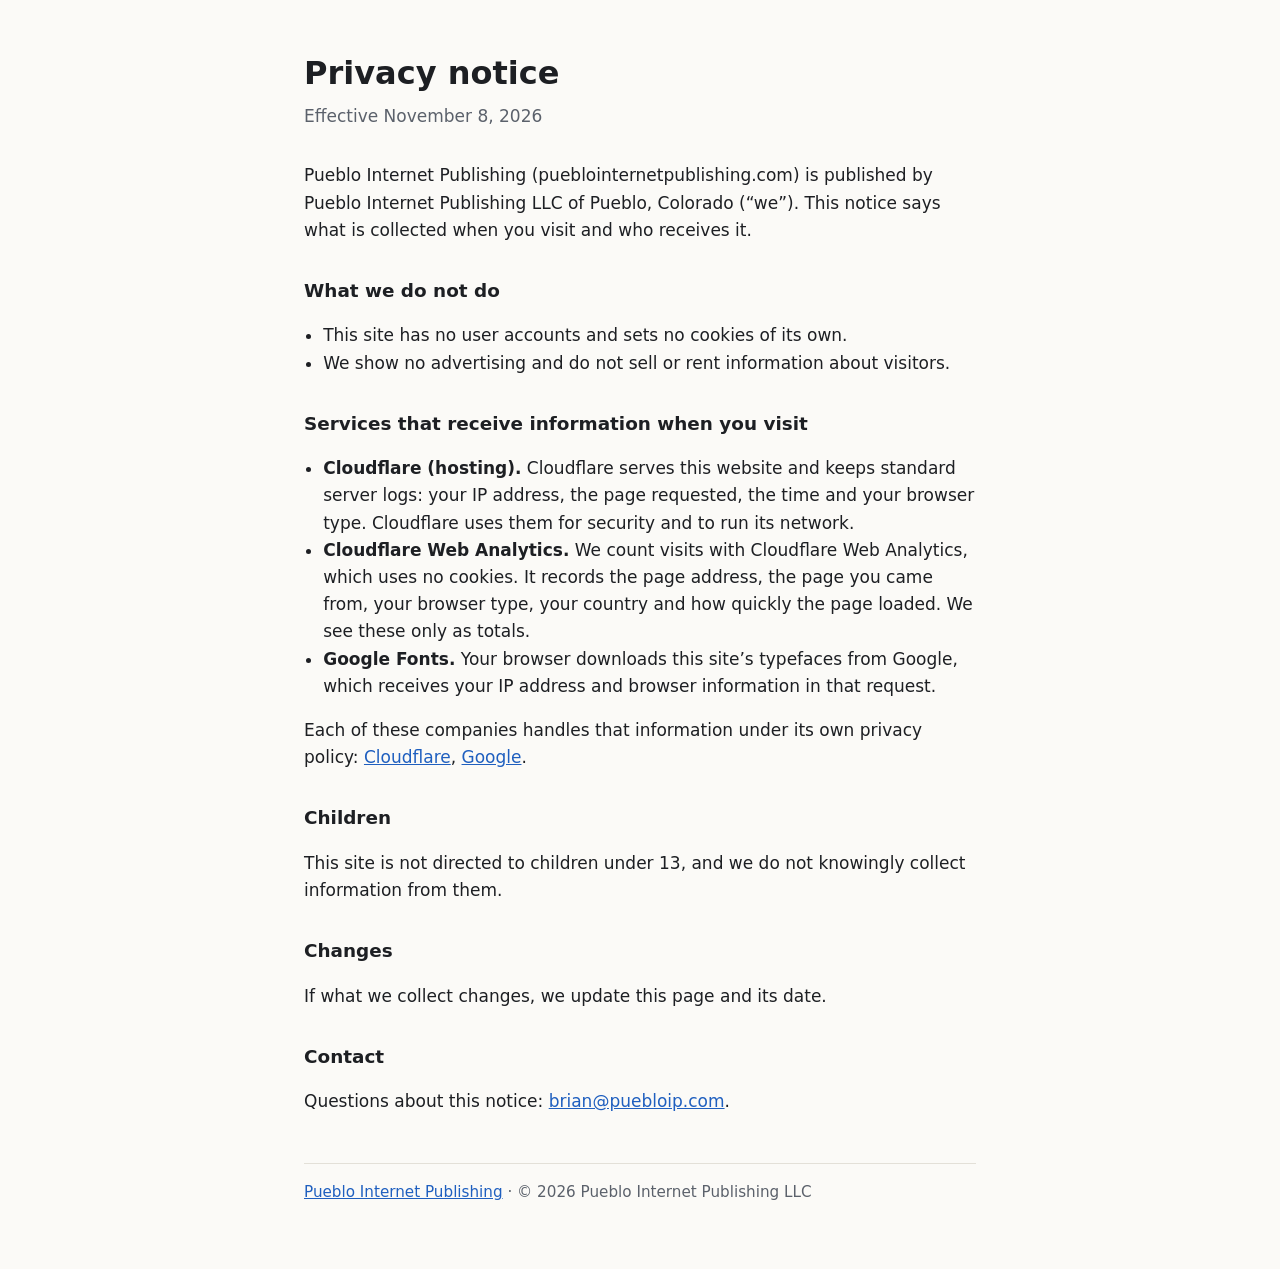
==== privacy.html @ cf6d58ef "Privacy notice + footer link (Cloudflare hosting and Web Analytics, Google Fonts) Co-Authored-By: Cl" ====
<!doctype html>
<html lang="en">
<head>
<meta charset="utf-8">
<meta name="viewport" content="width=device-width, initial-scale=1">
<title>Privacy · Pueblo Internet Publishing</title>
<meta name="description" content="What Pueblo Internet Publishing collects when you visit, and who receives it.">
<link rel="canonical" href="https://pueblointernetpublishing.com/privacy.html">
<style>:root{--bg:#fbfaf7;--ink:#1d1f23;--soft:#5b616b;--line:#e3e0d8;--link:#1f5fbf}
@media (prefers-color-scheme:dark){:root{--bg:#15171b;--ink:#ecebe7;--soft:#a6abb3;--line:#2c3038;--link:#8ab4f8}}
*{box-sizing:border-box}body{margin:0;background:var(--bg);color:var(--ink);font:17px/1.6 system-ui,-apple-system,"Segoe UI",Roboto,sans-serif}
main{max-width:44rem;margin:0 auto;padding:3rem 1rem 4rem}h1{font-size:2rem;margin:0 0 .25rem}h2{font-size:1.15rem;margin:2rem 0 .4rem}
.date{color:var(--soft);margin:0 0 2rem}a{color:var(--link)}ul{padding-left:1.2rem}footer{border-top:1px solid var(--line);margin-top:3rem;padding-top:1rem;color:var(--soft);font-size:.95rem}</style>
</head>
<body>
<main>
<h1>Privacy notice</h1>
<p class="date">Effective November 8, 2026</p>
<p>Pueblo Internet Publishing (pueblointernetpublishing.com) is published by Pueblo Internet Publishing LLC of Pueblo, Colorado (&ldquo;we&rdquo;). This notice says what is collected when you visit and who receives it.</p>
<h2>What we do not do</h2>
<ul><li>This site has no user accounts and sets no cookies of its own.</li><li>We show no advertising and do not sell or rent information about visitors.</li></ul>

<h2>Services that receive information when you visit</h2>
<ul>
<li><strong>Cloudflare (hosting).</strong> Cloudflare serves this website and keeps standard server logs: your IP address, the page requested, the time and your browser type. Cloudflare uses them for security and to run its network.</li>
<li><strong>Cloudflare Web Analytics.</strong> We count visits with Cloudflare Web Analytics, which uses no cookies. It records the page address, the page you came from, your browser type, your country and how quickly the page loaded. We see these only as totals.</li>
<li><strong>Google Fonts.</strong> Your browser downloads this site&rsquo;s typefaces from Google, which receives your IP address and browser information in that request.</li>
</ul>
<p>Each of these companies handles that information under its own privacy policy: <a href="https://www.cloudflare.com/privacypolicy/" rel="noopener">Cloudflare</a>, <a href="https://policies.google.com/privacy" rel="noopener">Google</a>.</p>
<h2>Children</h2>
<p>This site is not directed to children under 13, and we do not knowingly collect information from them.</p>
<h2>Changes</h2>
<p>If what we collect changes, we update this page and its date.</p>
<h2>Contact</h2>
<p>Questions about this notice: <a href="mailto:brian@puebloip.com">brian@puebloip.com</a>.</p>
<footer><a href="https://pueblointernetpublishing.com/">Pueblo Internet Publishing</a> &middot; &copy; 2026 Pueblo Internet Publishing LLC</footer>
</main>
</body>
</html>
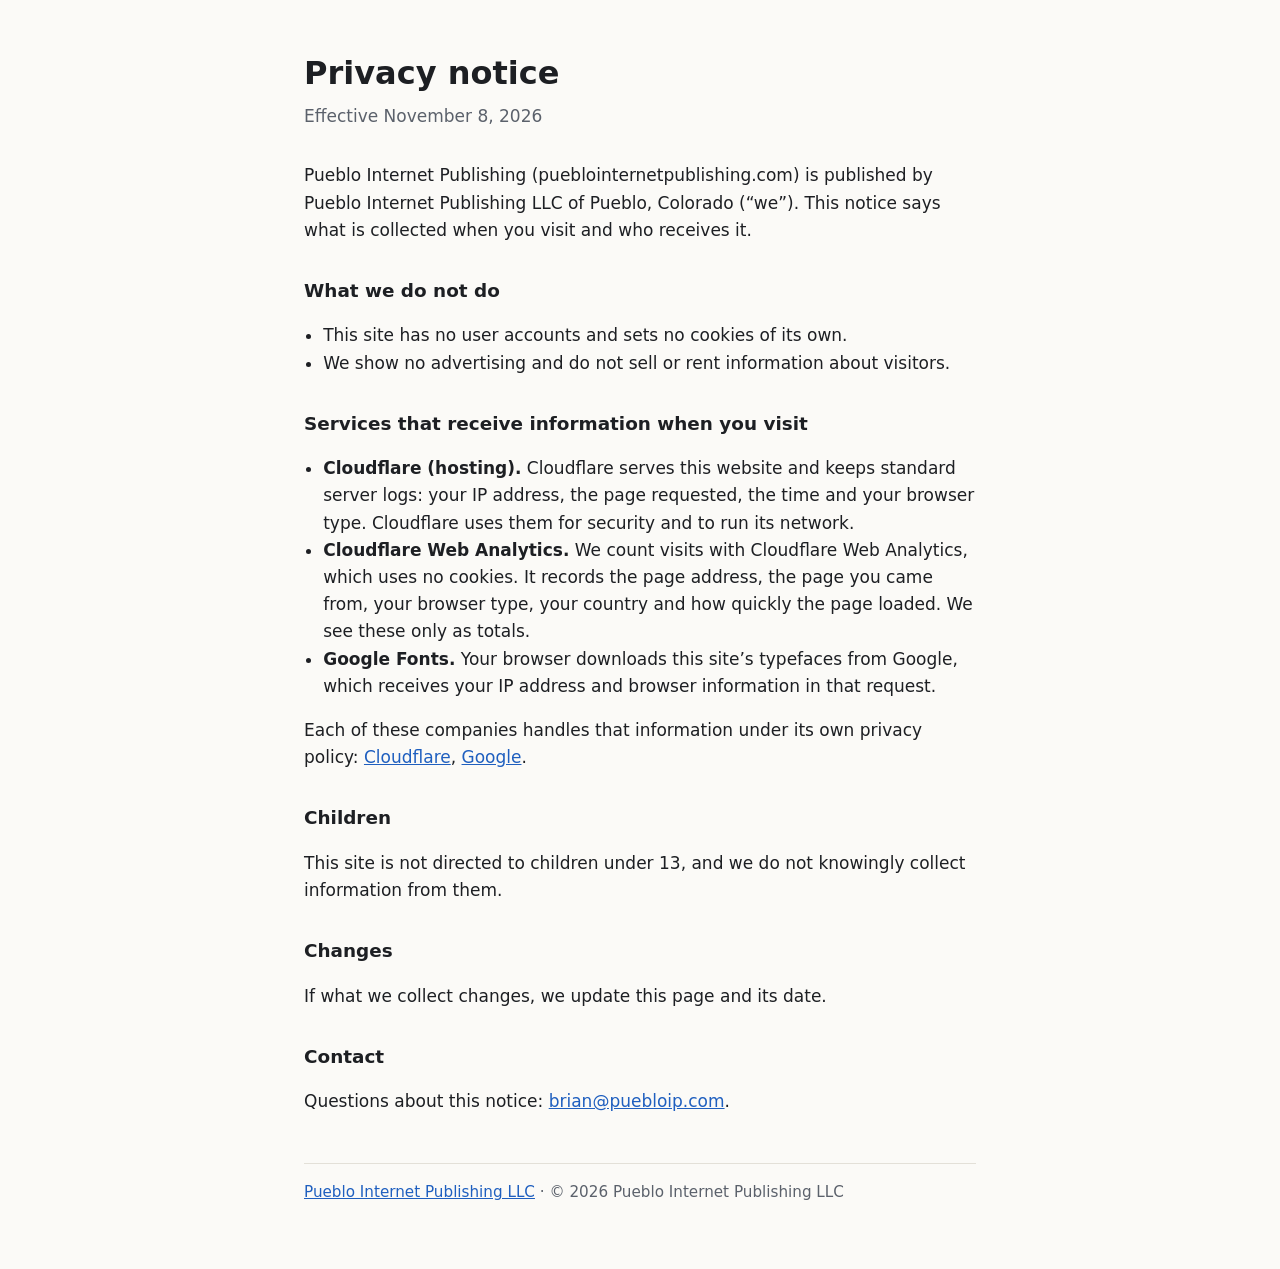
==== commit dcdfc9c4: "Privacy footer: name the company in full (Pueblo Internet Publishing LLC) Co-Authored-By: Claude Opu" ====
--- a/privacy.html
+++ b/privacy.html
@@ -5,7 +5,7 @@
 <meta name="viewport" content="width=device-width, initial-scale=1">
 <title>Privacy · Pueblo Internet Publishing</title>
 <meta name="description" content="What Pueblo Internet Publishing collects when you visit, and who receives it.">
-<link rel="canonical" href="https://pueblointernetpublishing.com/privacy.html">
+<link rel="canonical" href="https://pueblointernetpublishing.com/privacy">
 <style>:root{--bg:#fbfaf7;--ink:#1d1f23;--soft:#5b616b;--line:#e3e0d8;--link:#1f5fbf}
 @media (prefers-color-scheme:dark){:root{--bg:#15171b;--ink:#ecebe7;--soft:#a6abb3;--line:#2c3038;--link:#8ab4f8}}
 *{box-sizing:border-box}body{margin:0;background:var(--bg);color:var(--ink);font:17px/1.6 system-ui,-apple-system,"Segoe UI",Roboto,sans-serif}
@@ -33,7 +33,7 @@
 <p>If what we collect changes, we update this page and its date.</p>
 <h2>Contact</h2>
 <p>Questions about this notice: <a href="mailto:brian@puebloip.com">brian@puebloip.com</a>.</p>
-<footer><a href="https://pueblointernetpublishing.com/">Pueblo Internet Publishing</a> &middot; &copy; 2026 Pueblo Internet Publishing LLC</footer>
+<footer><a href="https://pueblointernetpublishing.com/">Pueblo Internet Publishing LLC</a> &middot; &copy; 2026 Pueblo Internet Publishing LLC</footer>
 </main>
 </body>
 </html>
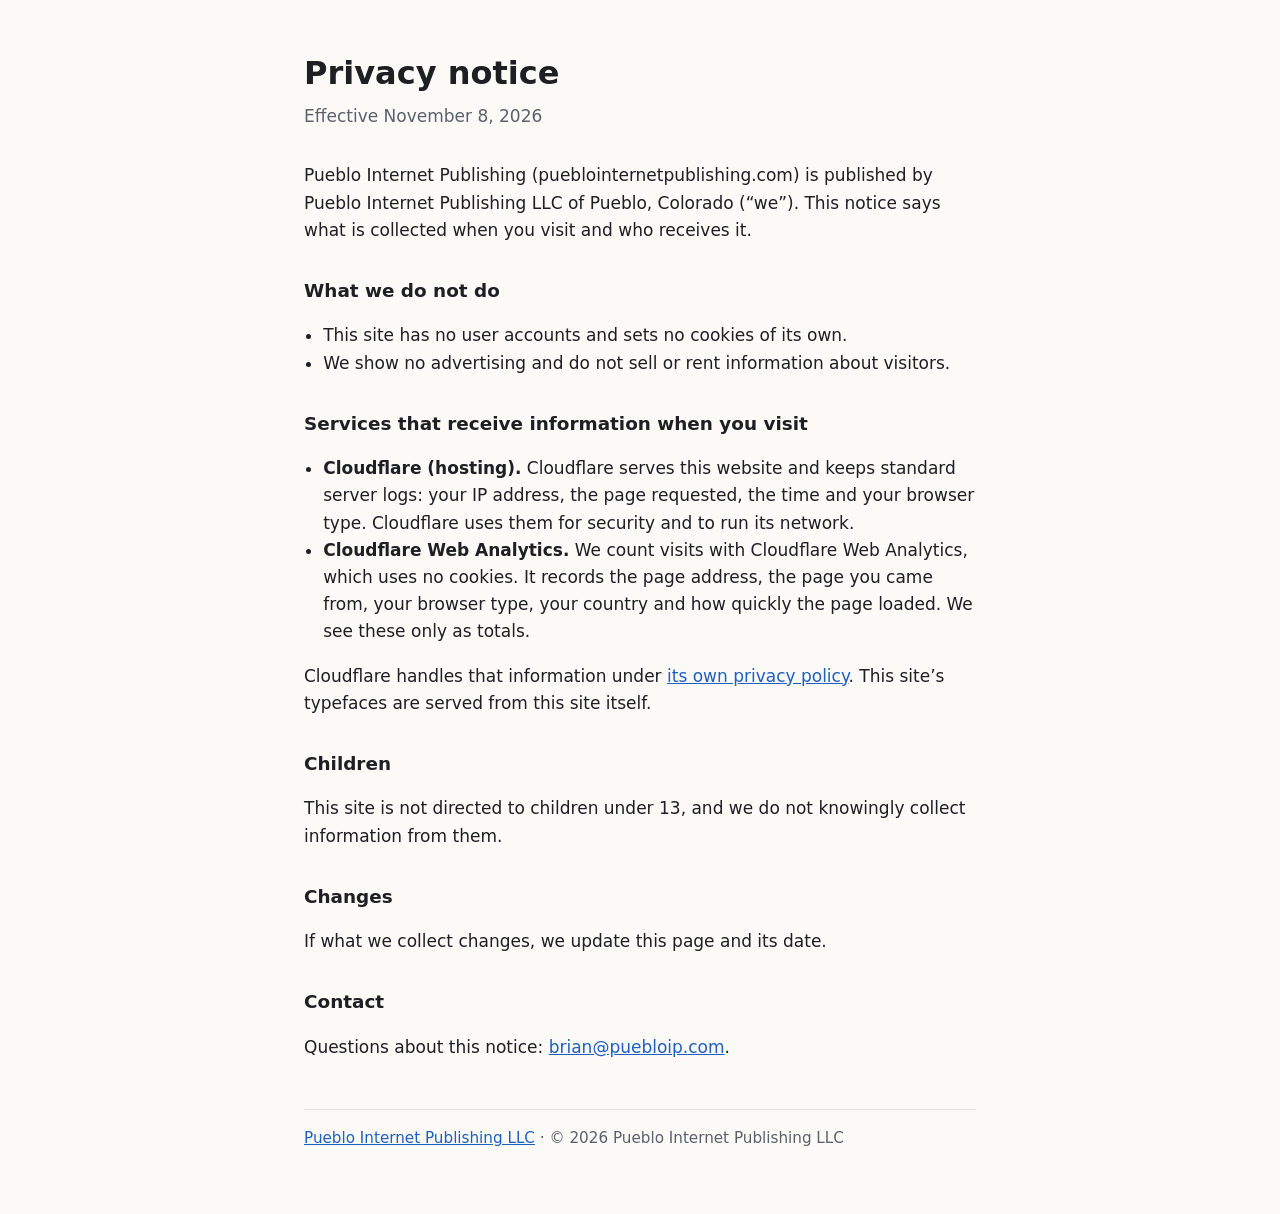
==== commit b48cd499: "Self-host the typefaces instead of loading them from Google Fonts Visitors' browsers no longer conta" ====
--- a/privacy.html
+++ b/privacy.html
@@ -24,9 +24,8 @@
 <ul>
 <li><strong>Cloudflare (hosting).</strong> Cloudflare serves this website and keeps standard server logs: your IP address, the page requested, the time and your browser type. Cloudflare uses them for security and to run its network.</li>
 <li><strong>Cloudflare Web Analytics.</strong> We count visits with Cloudflare Web Analytics, which uses no cookies. It records the page address, the page you came from, your browser type, your country and how quickly the page loaded. We see these only as totals.</li>
-<li><strong>Google Fonts.</strong> Your browser downloads this site&rsquo;s typefaces from Google, which receives your IP address and browser information in that request.</li>
 </ul>
-<p>Each of these companies handles that information under its own privacy policy: <a href="https://www.cloudflare.com/privacypolicy/" rel="noopener">Cloudflare</a>, <a href="https://policies.google.com/privacy" rel="noopener">Google</a>.</p>
+<p>Cloudflare handles that information under <a href="https://www.cloudflare.com/privacypolicy/" rel="noopener">its own privacy policy</a>. This site&rsquo;s typefaces are served from this site itself.</p>
 <h2>Children</h2>
 <p>This site is not directed to children under 13, and we do not knowingly collect information from them.</p>
 <h2>Changes</h2>
